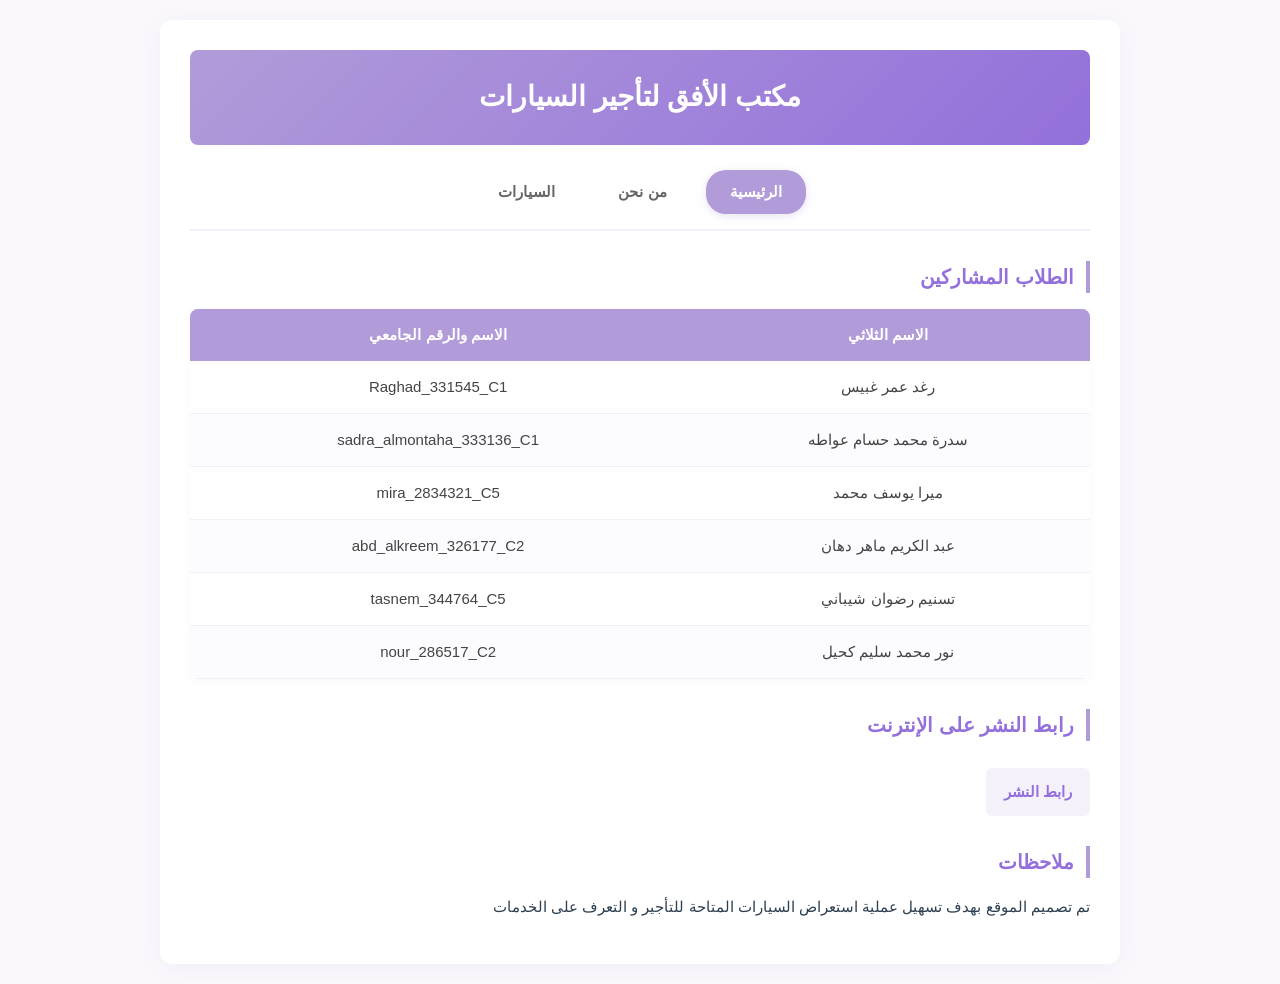
==== home.html @ be59dc89 "Add files via upload" ====
<!DOCTYPE html PUBLIC "-//W3C//DTD XHTML 1.0 Transitional//EN" "http://www.w3.org/TR/xhtml1/DTD/xhtml1-transitional.dtd">
<html xmlns="http://www.w3.org/1999/xhtml" dir="rtl" xml:lang="ar" lang="ar">
<head>
    <meta http-equiv="Content-Type" content="text/html; charset=utf-8" />
    <meta name="viewport" content="width=device-width, initial-scale=1.0" />
    <title>الصفحة الرئيسية - مكتب تأجير السيارات</title>
    <link rel="stylesheet" type="text/css" href="style.css" />
</head>
<body>
    <div id="page">

        <div id="header">
            <h1>مكتب الأفق لتأجير السيارات</h1>
        </div>

        <div id="menu">
            <a href="home.html" class="active">الرئيسية</a>
            <a href="Aboutus.html">من نحن</a>
            <a href="Cars.html">السيارات</a>
        </div>

        <h2>الطلاب المشاركين</h2>
        <table cellspacing="0">
            <thead>
                <tr>
                    <th>الاسم الثلاثي</th>
                    <th>الاسم والرقم الجامعي</th>
                </tr>
            </thead>
            <tbody>
                <tr>
                    <td>رغد عمر غبيس</td>
                    <td>Raghad_331545_C1</td>
                </tr>
                <tr>
                    <td>سدرة محمد حسام عواطه</td>
                    <td>sadra_almontaha_333136_C1</td>
                </tr>
                <tr>
                    <td>ميرا يوسف محمد</td>
                    <td>mira_2834321_C5</td>
                </tr>
                <tr>
                    <td>عبد الكريم ماهر دهان </td>
                    <td>abd_alkreem_326177_C2</td>
                </tr>
                <tr>
                    <td>تسنيم رضوان شيباني</td>
                    <td>tasnem_344764_C5</td>
                </tr>
                <tr>
                    <td>نور محمد سليم كحيل</td>
                    <td>nour_286517_C2</td>
                </tr>
            </tbody>
        </table>

        <h2>رابط النشر على الإنترنت</h2>
        <div class="link-box">
            <a href="#" target="_blank">رابط النشر</a>
        </div>

        <h2>ملاحظات</h2>
        <p>تم تصميم الموقع بهدف تسهيل عملية استعراض السيارات المتاحة للتأجير و التعرف على الخدمات</p>

    </div>
</body>
</html>
---- style.css ----
:root {
    --primary-color: #b19cd9; /* أرجواني فاتح هادئ وبستيل */
    --secondary-color: #9370db; /* درجات هادئة متناسقة */
    --accent-color: #8a2be2;
    --bg-color: #faf8fc; /* خلفية هادئة جداً وفاتحة */
    --text-color: #2c3e50;
    --white: #ffffff;
    --font-family: 'Segoe UI', Tahoma, Geneva, Verdana, sans-serif;
    --font-size-base: 15px;
}

body {
    font-family: var(--font-family);
    font-size: var(--font-size-base);
    background-color: var(--bg-color);
    color: var(--text-color);
    margin: 0;
    padding: 20px;
    line-height: 1.6;
}

#page {
    max-width: 900px;
    margin: 0 auto;
    background: var(--white);
    padding: 30px;
    border-radius: 12px;
    box-shadow: 0 4px 20px rgba(177, 156, 217, 0.1);
}

#header {
    background: linear-gradient(135deg, #b19cd9, #9370db);
    color: var(--white);
    padding: 25px;
    text-align: center;
    border-radius: 8px;
    margin-bottom: 25px;
}

#header h1 {
    margin: 0;
    font-size: 28px;
    color: var(--white);
    font-weight: 700;
}

#menu {
    display: flex;
    justify-content: center;
    gap: 15px;
    margin-bottom: 30px;
    border-bottom: 2px solid #f3eff8;
    padding-bottom: 15px;
}

#menu a {
    text-decoration: none;
    color: #666666;
    padding: 10px 24px;
    border-radius: 20px;
    font-weight: bold;
    font-family: var(--font-family);
    transition: all 0.3s ease;
}

#menu a:hover, #menu a.active {
    background-color: #b19cd9;
    color: var(--white);
    box-shadow: 0 2px 8px rgba(177, 156, 217, 0.3);
}

h2 {
    color: #9370db;
    font-size: 20px;
    font-family: var(--font-family);
    margin-top: 30px;
    border-right: 4px solid #b19cd9;
    padding-right: 12px;
}

table {
    width: 100%;
    border-collapse: collapse;
    margin-top: 15px;
    background: var(--white);
    border-radius: 8px;
    overflow: hidden;
    box-shadow: 0 2px 8px rgba(0,0,0,0.03);
}

th, td {
    padding: 14px 10px;
    text-align: center;
    vertical-align: middle;
    font-family: var(--font-family);
    font-size: var(--font-size-base);
}

th {
    background-color: #b19cd9;
    color: var(--white);
    font-weight: 600;
}

tr:nth-child(even) {
    background-color: #fcfbfe;
}

tr:hover {
    background-color: #f5f1fb;
}

td {
    border-bottom: 1px solid #f3eff8;
    color: #444444;
}

table img {
    width: 120px;
    height: 80px;
    object-fit: cover;
    border-radius: 6px;
    box-shadow: 0 2px 5px rgba(0,0,0,0.1);
}

.details {
    display: none;
}

.details td {
    background-color: #f7f4fc;
    text-align: right;
    padding: 15px 25px;
    font-size: 14px;
    line-height: 1.8;
    color: #4a3b6c;
}

#bookingForm {
    display: none;
}

input[type="text"], 
input[type="email"], 
select, 
textarea {
    font-family: var(--font-family);
    font-size: 14px;
    color: var(--text-color);
    background-color: #ffffff;
    border: 1px solid #dcd3ec;
    border-radius: 6px;
    padding: 10px 12px;
    outline: none;
    transition: border-color 0.3s ease;
}

input[type="text"]:focus, 
input[type="email"]:focus {
    border-color: #b19cd9;
    box-shadow: 0 0 5px rgba(177, 156, 217, 0.2);
}

input[type="button"], 
input[type="submit"] {
    font-family: var(--font-family);
    font-size: 16px;
    font-weight: bold;
    background-color: #b19cd9;
    color: var(--white);
    border: none;
    padding: 12px 28px;
    border-radius: 6px;
    cursor: pointer;
    transition: background 0.3s ease;
    margin-top: 15px;
}

input[type="button"]:hover, 
input[type="submit"]:hover {
    background-color: #9370db;
}

fieldset {
    border: 1px solid #eadef3;
    border-radius: 8px;
    padding: 20px;
    margin-top: 20px;
    background: #fdfcff;
}

legend {
    font-weight: bold;
    color: #9370db;
    padding: 0 10px;
    font-family: var(--font-family);
}

fieldset p {
    display: flex;
    align-items: center;
    margin: 12px 0;
}

fieldset label {
    width: 160px;
    font-weight: bold;
    color: #555555;
    font-family: var(--font-family);
}

fieldset input[type="text"], 
fieldset input[type="email"] {
    flex: 1;
}

input[type="checkbox"] {
    width: 18px;
    height: 18px;
    cursor: pointer;
    accent-color: #b19cd9;
}

.total-box {
    background: #f5f1fb;
    border: 1px solid #dcd3ec;
    border-radius: 6px;
    padding: 15px;
    margin-top: 15px;
    font-weight: bold;
    color: #9370db;
    font-size: 16px;
}

.link-box {
    background: #f5f1fb;
    padding: 12px 18px;
    border-radius: 6px;
    display: inline-block;
    margin-top: 10px;
}

.link-box a {
    color: #9370db;
    text-decoration: none;
    font-weight: bold;
}

ul {
    background: #fcfbfe;
    padding: 20px 40px;
    border-radius: 8px;
    list-style-type: none;
    box-shadow: 0 2px 8px rgba(0,0,0,0.02);
}

ul li {
    padding: 8px 0;
    border-bottom: 1px dashed #eadef3;
}
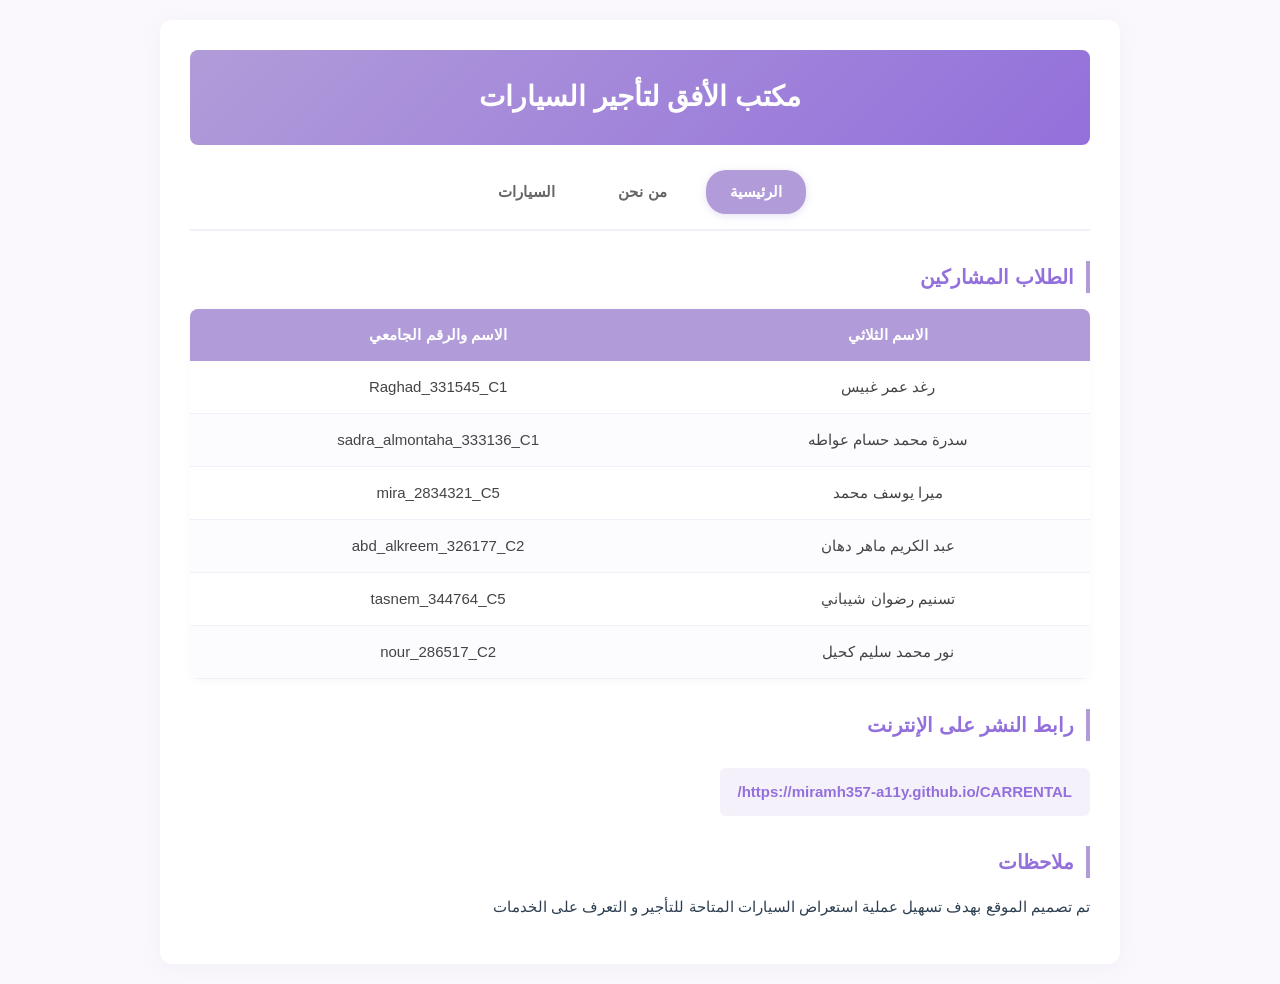
==== commit 6fba510d: "Add files via upload" ====
--- a/home.html
+++ b/home.html
@@ -41,7 +41,7 @@
                     <td>mira_2834321_C5</td>
                 </tr>
                 <tr>
-                    <td>عبد الكريم ماهر دهان </td>
+                    <td>عبد الكريم ماهر دهان</td>
                     <td>abd_alkreem_326177_C2</td>
                 </tr>
                 <tr>
@@ -57,7 +57,7 @@
 
         <h2>رابط النشر على الإنترنت</h2>
         <div class="link-box">
-            <a href="#" target="_blank">رابط النشر</a>
+            <a href="https://miramh357-a11y.github.io/CARRENTAL/" target="_blank">https://miramh357-a11y.github.io/CARRENTAL/</a>
         </div>
 
         <h2>ملاحظات</h2>
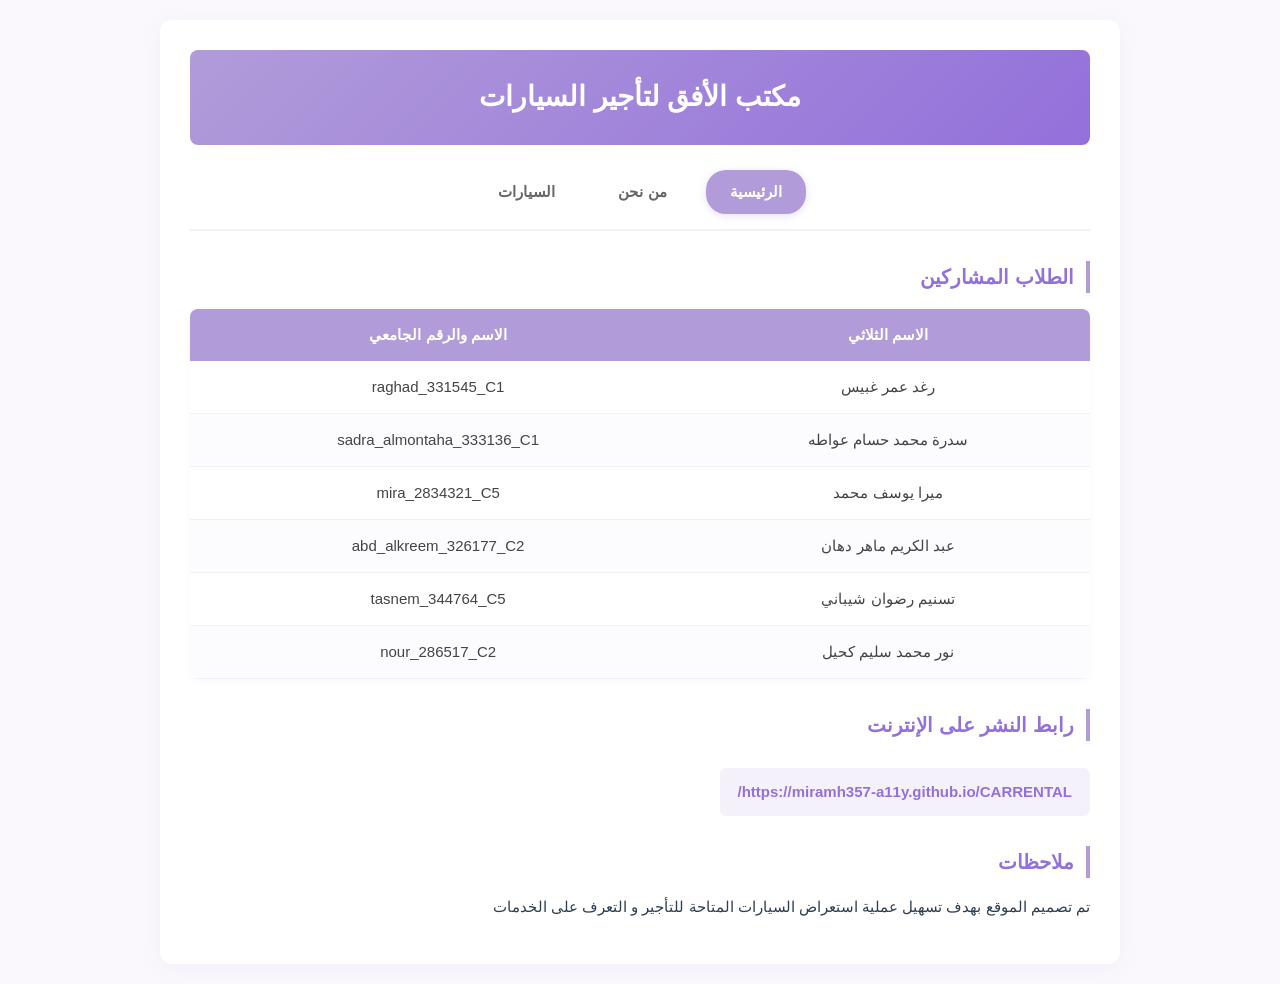
==== commit e53b1bb9: "Add files via upload" ====
--- a/home.html
+++ b/home.html
@@ -30,7 +30,7 @@
             <tbody>
                 <tr>
                     <td>رغد عمر غبيس</td>
-                    <td>Raghad_331545_C1</td>
+                    <td>raghad_331545_C1</td>
                 </tr>
                 <tr>
                     <td>سدرة محمد حسام عواطه</td>
